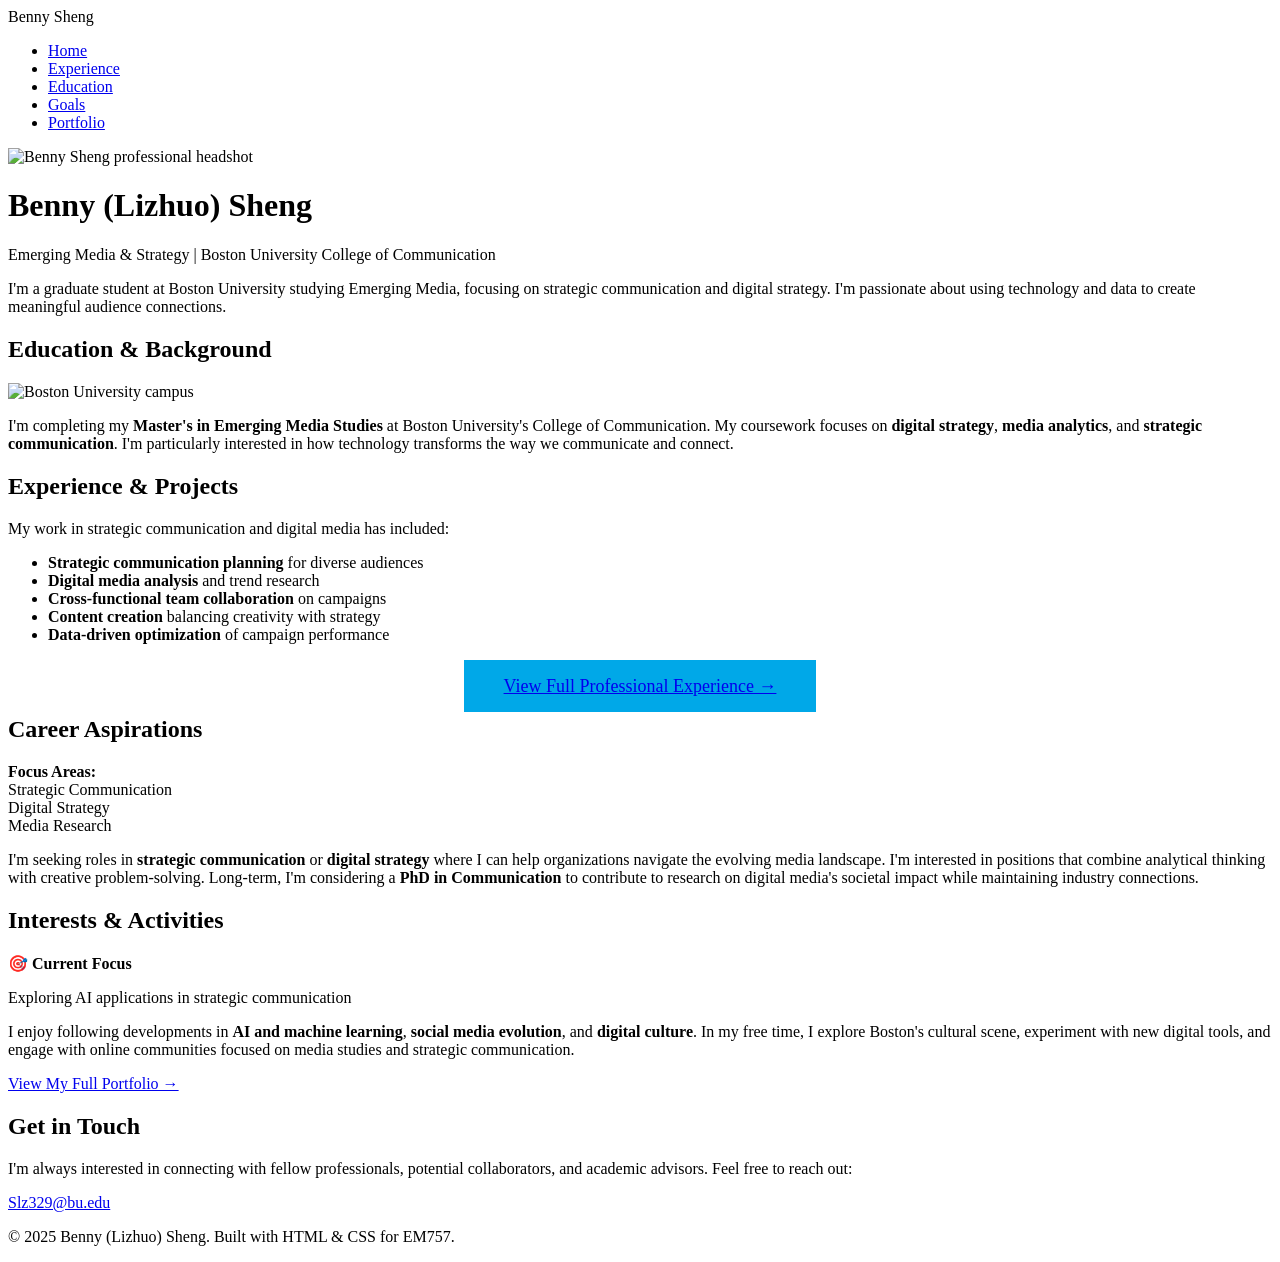
==== root/index.html @ cf05a040 "Updated Root Path" ====
<!DOCTYPE html>
<html lang="en">
<head>
    <meta charset="UTF-8">
    <meta name="viewport" content="width=device-width, initial-scale=1.0">
    <title>Benny Sheng | Emerging Media & Strategy | BU COM</title>
    <meta name="description" content="Personal portfolio of Benny (Lizhuo) Sheng, Boston University Emerging Media & Strategy student">
    <link rel="preconnect" href="https://fonts.googleapis.com">
    <link rel="preconnect" href="https://fonts.gstatic.com" crossorigin>
    <link href="https://fonts.googleapis.com/css2?family=Playfair+Display:wght@600;700;800&family=Lora:wght@400;500;600&display=swap" rel="stylesheet">
    <link rel="stylesheet" href="styles.css">
</head>
<body>
    <!-- Navigation Bar -->
    <nav id="navbar">
        <div class="nav-container">
            <div class="nav-logo">Benny Sheng</div>
            <ul class="nav-menu">
                <li><a href="index.html">Home</a></li>
                <li><a href="experience.html">Experience</a></li>
                <li><a href="#education">Education</a></li>
                <li><a href="#goals">Goals</a></li>
                <li><a href="#portfolio-cta">Portfolio</a></li>
            </ul>
        </div>
    </nav>

    <!-- Header / Hero Section -->
    <header id="hero">
        <div class="container">
            <img src="./assets/profile.jpeg" alt="Benny Sheng professional headshot" class="profile-img">
            <h1>Benny (Lizhuo) Sheng</h1>
            <p class="tagline">Emerging Media & Strategy | Boston University College of Communication</p>
            
            <p class="intro">
                I'm a graduate student at Boston University studying Emerging Media, focusing on strategic communication and digital strategy. I'm passionate about using technology and data to create meaningful audience connections.
            </p>
        </div>
    </header>

    <!-- Main Content -->
    <main class="container">
        
        <!-- About / Education Section -->
        <section id="education">
            <h2>Education & Background</h2>
            <img src="./assets/campus.jpeg" alt="Boston University campus" class="campus-img">
            <p>
                I'm completing my <strong>Master's in Emerging Media Studies</strong> at Boston University's College of Communication. My coursework focuses on <strong>digital strategy</strong>, <strong>media analytics</strong>, and <strong>strategic communication</strong>. I'm particularly interested in how technology transforms the way we communicate and connect.
            </p>
        </section>

        <!-- Experience Section -->
        <section id="experience">
            <h2>Experience & Projects</h2>
            <p>
                My work in strategic communication and digital media has included:
            </p>
            <ul class="skills-list">
                <li><strong>Strategic communication planning</strong> for diverse audiences</li>
                <li><strong>Digital media analysis</strong> and trend research</li>
                <li><strong>Cross-functional team collaboration</strong> on campaigns</li>
                <li><strong>Content creation</strong> balancing creativity with strategy</li>
                <li><strong>Data-driven optimization</strong> of campaign performance</li>
            </ul>
            <div style="text-align: center; margin-top: 2rem;">
                <a href="experience.html" class="btn-primary" style="font-size: 1.125rem; padding: 1rem 2.5rem; background-color: #00a8e8;">
                    View Full Professional Experience →
                </a>
            </div>
        </section>

        <!-- Career Goals Section -->
        <section id="goals">
            <h2>Career Aspirations</h2>
            <div class="highlight-box">
                <strong>Focus Areas:</strong><br>
                Strategic Communication<br>
                Digital Strategy<br>
                Media Research
            </div>
            <p>
                I'm seeking roles in <strong>strategic communication</strong> or <strong>digital strategy</strong> where I can help organizations navigate the evolving media landscape. I'm interested in positions that combine analytical thinking with creative problem-solving. Long-term, I'm considering a <strong>PhD in Communication</strong> to contribute to research on digital media's societal impact while maintaining industry connections.
            </p>
        </section>

        <!-- Interests Section -->
        <section id="interests">
            <h2>Interests & Activities</h2>
            <div class="info-card">
                <strong>🎯 Current Focus</strong>
                <p>Exploring AI applications in strategic communication</p>
            </div>
            <p>
                I enjoy following developments in <strong>AI and machine learning</strong>, <strong>social media evolution</strong>, and <strong>digital culture</strong>. In my free time, I explore Boston's cultural scene, experiment with new digital tools, and engage with online communities focused on media studies and strategic communication.
            </p>
        </section>

        <!-- Portfolio Link CTA -->
        <section id="portfolio-cta">
            <a href="https://slz329.wixsite.com/benny-sheng-strategi" 
               target="_blank" 
               rel="noopener noreferrer" 
               class="btn-primary">
                View My Full Portfolio →
            </a>
        </section>

    </main>

    <!-- Footer / Contact -->
    <footer>
        <div class="container">
            <h2>Get in Touch</h2>
            <p>
                I'm always interested in connecting with fellow professionals, potential collaborators, and academic advisors. Feel free to reach out:
            </p>
            <p class="contact-email">
                <a href="mailto:Slz329@bu.edu">Slz329@bu.edu</a>
            </p>
            <p class="footer-note">© 2025 Benny (Lizhuo) Sheng. Built with HTML & CSS for EM757.</p>
        </div>
    </footer>

</body>
</html>
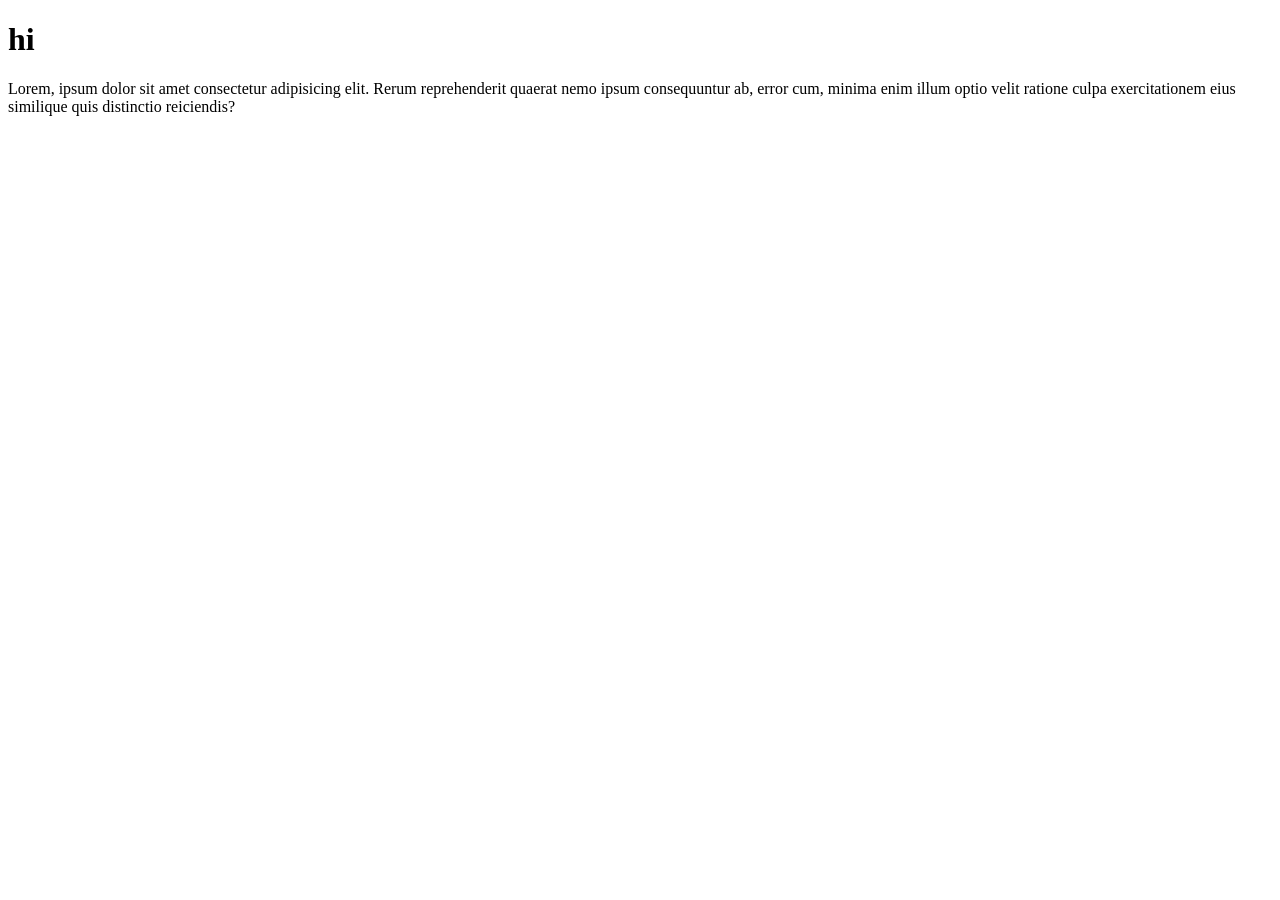
==== commit 490bb768: "Temp Checking Root Func" ====
--- a/root/index.html
+++ b/root/index.html
@@ -3,124 +3,10 @@
 <head>
     <meta charset="UTF-8">
     <meta name="viewport" content="width=device-width, initial-scale=1.0">
-    <title>Benny Sheng | Emerging Media & Strategy | BU COM</title>
-    <meta name="description" content="Personal portfolio of Benny (Lizhuo) Sheng, Boston University Emerging Media & Strategy student">
-    <link rel="preconnect" href="https://fonts.googleapis.com">
-    <link rel="preconnect" href="https://fonts.gstatic.com" crossorigin>
-    <link href="https://fonts.googleapis.com/css2?family=Playfair+Display:wght@600;700;800&family=Lora:wght@400;500;600&display=swap" rel="stylesheet">
-    <link rel="stylesheet" href="styles.css">
+    <title>Document</title>
 </head>
 <body>
-    <!-- Navigation Bar -->
-    <nav id="navbar">
-        <div class="nav-container">
-            <div class="nav-logo">Benny Sheng</div>
-            <ul class="nav-menu">
-                <li><a href="index.html">Home</a></li>
-                <li><a href="experience.html">Experience</a></li>
-                <li><a href="#education">Education</a></li>
-                <li><a href="#goals">Goals</a></li>
-                <li><a href="#portfolio-cta">Portfolio</a></li>
-            </ul>
-        </div>
-    </nav>
-
-    <!-- Header / Hero Section -->
-    <header id="hero">
-        <div class="container">
-            <img src="./assets/profile.jpeg" alt="Benny Sheng professional headshot" class="profile-img">
-            <h1>Benny (Lizhuo) Sheng</h1>
-            <p class="tagline">Emerging Media & Strategy | Boston University College of Communication</p>
-            
-            <p class="intro">
-                I'm a graduate student at Boston University studying Emerging Media, focusing on strategic communication and digital strategy. I'm passionate about using technology and data to create meaningful audience connections.
-            </p>
-        </div>
-    </header>
-
-    <!-- Main Content -->
-    <main class="container">
-        
-        <!-- About / Education Section -->
-        <section id="education">
-            <h2>Education & Background</h2>
-            <img src="./assets/campus.jpeg" alt="Boston University campus" class="campus-img">
-            <p>
-                I'm completing my <strong>Master's in Emerging Media Studies</strong> at Boston University's College of Communication. My coursework focuses on <strong>digital strategy</strong>, <strong>media analytics</strong>, and <strong>strategic communication</strong>. I'm particularly interested in how technology transforms the way we communicate and connect.
-            </p>
-        </section>
-
-        <!-- Experience Section -->
-        <section id="experience">
-            <h2>Experience & Projects</h2>
-            <p>
-                My work in strategic communication and digital media has included:
-            </p>
-            <ul class="skills-list">
-                <li><strong>Strategic communication planning</strong> for diverse audiences</li>
-                <li><strong>Digital media analysis</strong> and trend research</li>
-                <li><strong>Cross-functional team collaboration</strong> on campaigns</li>
-                <li><strong>Content creation</strong> balancing creativity with strategy</li>
-                <li><strong>Data-driven optimization</strong> of campaign performance</li>
-            </ul>
-            <div style="text-align: center; margin-top: 2rem;">
-                <a href="experience.html" class="btn-primary" style="font-size: 1.125rem; padding: 1rem 2.5rem; background-color: #00a8e8;">
-                    View Full Professional Experience →
-                </a>
-            </div>
-        </section>
-
-        <!-- Career Goals Section -->
-        <section id="goals">
-            <h2>Career Aspirations</h2>
-            <div class="highlight-box">
-                <strong>Focus Areas:</strong><br>
-                Strategic Communication<br>
-                Digital Strategy<br>
-                Media Research
-            </div>
-            <p>
-                I'm seeking roles in <strong>strategic communication</strong> or <strong>digital strategy</strong> where I can help organizations navigate the evolving media landscape. I'm interested in positions that combine analytical thinking with creative problem-solving. Long-term, I'm considering a <strong>PhD in Communication</strong> to contribute to research on digital media's societal impact while maintaining industry connections.
-            </p>
-        </section>
-
-        <!-- Interests Section -->
-        <section id="interests">
-            <h2>Interests & Activities</h2>
-            <div class="info-card">
-                <strong>🎯 Current Focus</strong>
-                <p>Exploring AI applications in strategic communication</p>
-            </div>
-            <p>
-                I enjoy following developments in <strong>AI and machine learning</strong>, <strong>social media evolution</strong>, and <strong>digital culture</strong>. In my free time, I explore Boston's cultural scene, experiment with new digital tools, and engage with online communities focused on media studies and strategic communication.
-            </p>
-        </section>
-
-        <!-- Portfolio Link CTA -->
-        <section id="portfolio-cta">
-            <a href="https://slz329.wixsite.com/benny-sheng-strategi" 
-               target="_blank" 
-               rel="noopener noreferrer" 
-               class="btn-primary">
-                View My Full Portfolio →
-            </a>
-        </section>
-
-    </main>
-
-    <!-- Footer / Contact -->
-    <footer>
-        <div class="container">
-            <h2>Get in Touch</h2>
-            <p>
-                I'm always interested in connecting with fellow professionals, potential collaborators, and academic advisors. Feel free to reach out:
-            </p>
-            <p class="contact-email">
-                <a href="mailto:Slz329@bu.edu">Slz329@bu.edu</a>
-            </p>
-            <p class="footer-note">© 2025 Benny (Lizhuo) Sheng. Built with HTML & CSS for EM757.</p>
-        </div>
-    </footer>
-
+    <h1>hi</h1>
+    <p>Lorem, ipsum dolor sit amet consectetur adipisicing elit. Rerum reprehenderit quaerat nemo ipsum consequuntur ab, error cum, minima enim illum optio velit ratione culpa exercitationem eius similique quis distinctio reiciendis?</p>
 </body>
-</html>
+</html>
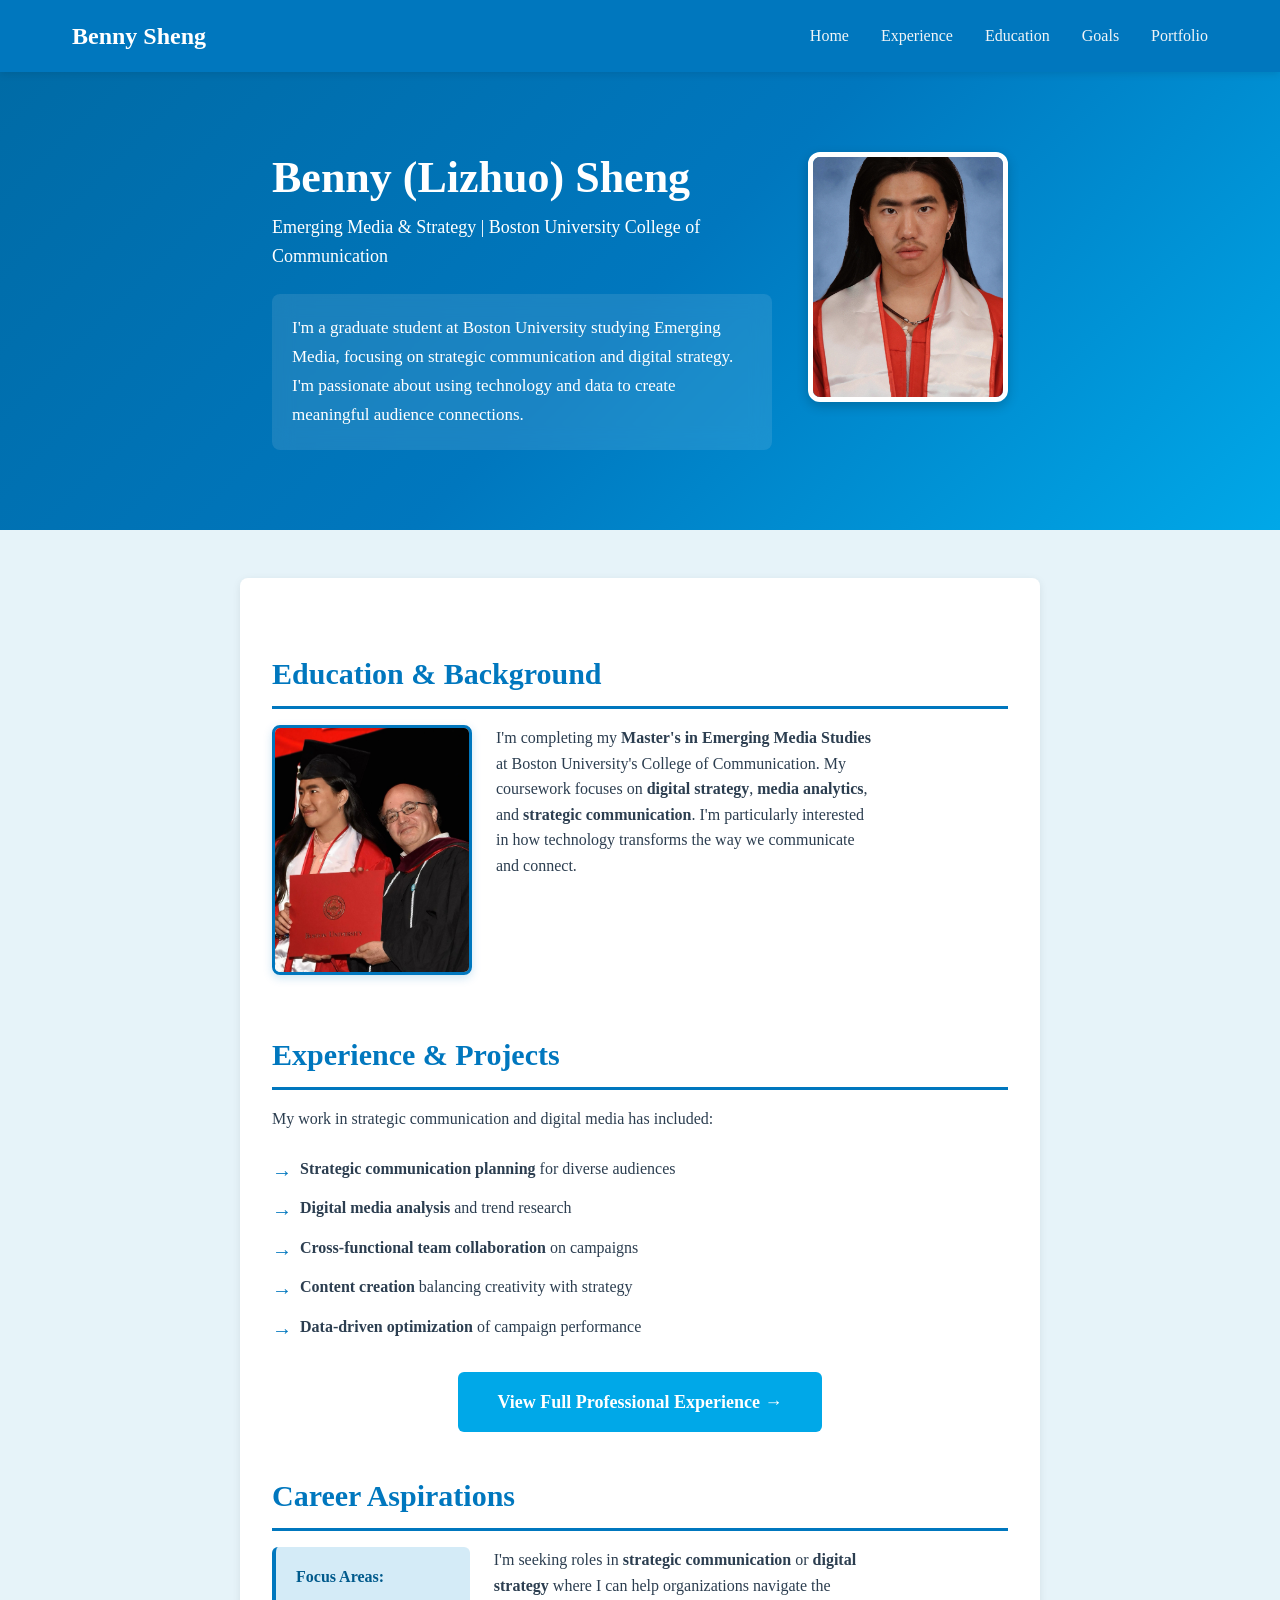
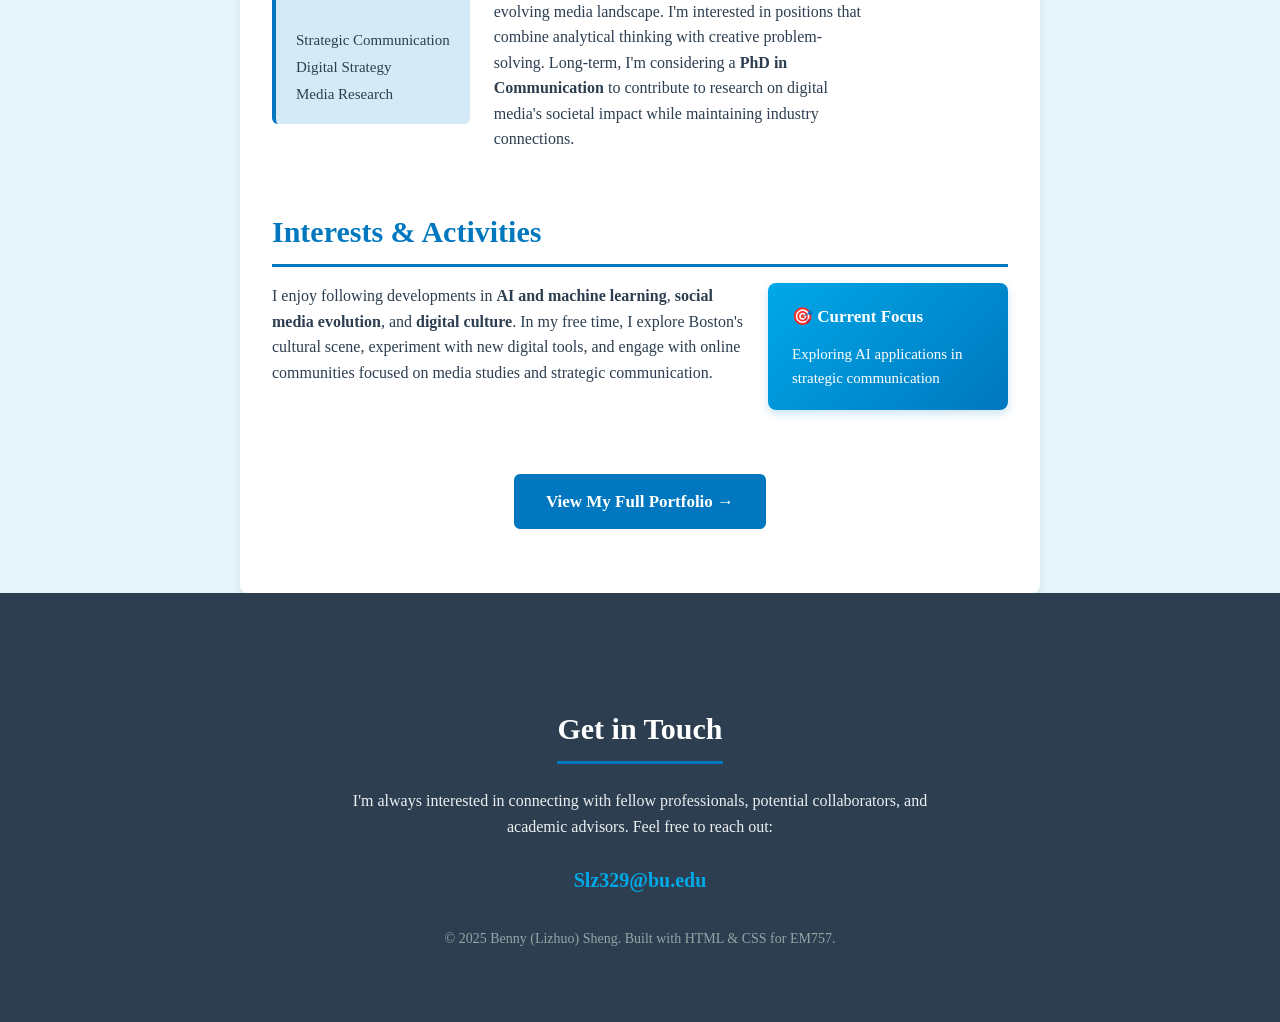
==== commit 972f91d4: "Updated CSS and Html Bug fixes: -href links -css coloring -text decor" ====
--- a/root/index.html
+++ b/root/index.html
@@ -3,10 +3,124 @@
 <head>
     <meta charset="UTF-8">
     <meta name="viewport" content="width=device-width, initial-scale=1.0">
-    <title>Document</title>
+    <title>Benny Sheng | Emerging Media & Strategy | BU COM</title>
+    <meta name="description" content="Personal portfolio of Benny (Lizhuo) Sheng, Boston University Emerging Media & Strategy student">
+    <link rel="preconnect" href="https://fonts.googleapis.com">
+    <link rel="preconnect" href="https://fonts.gstatic.com" crossorigin>
+    <link href="https://fonts.googleapis.com/css2?family=Playfair+Display:wght@600;700;800&family=Lora:wght@400;500;600&display=swap" rel="stylesheet">
+    <link rel="stylesheet" href="./style.css">
 </head>
 <body>
-    <h1>hi</h1>
-    <p>Lorem, ipsum dolor sit amet consectetur adipisicing elit. Rerum reprehenderit quaerat nemo ipsum consequuntur ab, error cum, minima enim illum optio velit ratione culpa exercitationem eius similique quis distinctio reiciendis?</p>
+    <!-- Navigation Bar -->
+    <nav id="navbar">
+        <div class="nav-container">
+            <div class="nav-logo">Benny Sheng</div>
+            <ul class="nav-menu">
+                <li><a href="index.html">Home</a></li>
+                <li><a href="experience.html">Experience</a></li>
+                <li><a href="#education">Education</a></li>
+                <li><a href="#goals">Goals</a></li>
+                <li><a href="#portfolio-cta">Portfolio</a></li>
+            </ul>
+        </div>
+    </nav>
+
+    <!-- Header / Hero Section -->
+    <header id="hero">
+        <div class="container">
+            <img src="./profile.jpeg" alt="Benny Sheng professional headshot" class="profile-img">
+            <h1>Benny (Lizhuo) Sheng</h1>
+            <p class="tagline">Emerging Media & Strategy | Boston University College of Communication</p>
+            
+            <p class="intro">
+                I'm a graduate student at Boston University studying Emerging Media, focusing on strategic communication and digital strategy. I'm passionate about using technology and data to create meaningful audience connections.
+            </p>
+        </div>
+    </header>
+
+    <!-- Main Content -->
+    <main class="container">
+        
+        <!-- About / Education Section -->
+        <section id="education">
+            <h2>Education & Background</h2>
+            <img src="./campus.jpeg" alt="Boston University campus" class="campus-img">
+            <p>
+                I'm completing my <strong>Master's in Emerging Media Studies</strong> at Boston University's College of Communication. My coursework focuses on <strong>digital strategy</strong>, <strong>media analytics</strong>, and <strong>strategic communication</strong>. I'm particularly interested in how technology transforms the way we communicate and connect.
+            </p>
+        </section>
+
+        <!-- Experience Section -->
+        <section id="experience">
+            <h2>Experience & Projects</h2>
+            <p>
+                My work in strategic communication and digital media has included:
+            </p>
+            <ul class="skills-list">
+                <li><strong>Strategic communication planning</strong> for diverse audiences</li>
+                <li><strong>Digital media analysis</strong> and trend research</li>
+                <li><strong>Cross-functional team collaboration</strong> on campaigns</li>
+                <li><strong>Content creation</strong> balancing creativity with strategy</li>
+                <li><strong>Data-driven optimization</strong> of campaign performance</li>
+            </ul>
+            <div style="text-align: center; margin-top: 2rem;">
+                <a href="experience.html" class="btn-primary" style="font-size: 1.125rem; padding: 1rem 2.5rem; background-color: #00a8e8;">
+                    View Full Professional Experience →
+                </a>
+            </div>
+        </section>
+
+        <!-- Career Goals Section -->
+        <section id="goals">
+            <h2>Career Aspirations</h2>
+            <div class="highlight-box">
+                <strong>Focus Areas:</strong><br>
+                Strategic Communication<br>
+                Digital Strategy<br>
+                Media Research
+            </div>
+            <p>
+                I'm seeking roles in <strong>strategic communication</strong> or <strong>digital strategy</strong> where I can help organizations navigate the evolving media landscape. I'm interested in positions that combine analytical thinking with creative problem-solving. Long-term, I'm considering a <strong>PhD in Communication</strong> to contribute to research on digital media's societal impact while maintaining industry connections.
+            </p>
+        </section>
+
+        <!-- Interests Section -->
+        <section id="interests">
+            <h2>Interests & Activities</h2>
+            <div class="info-card">
+                <strong>🎯 Current Focus</strong>
+                <p>Exploring AI applications in strategic communication</p>
+            </div>
+            <p>
+                I enjoy following developments in <strong>AI and machine learning</strong>, <strong>social media evolution</strong>, and <strong>digital culture</strong>. In my free time, I explore Boston's cultural scene, experiment with new digital tools, and engage with online communities focused on media studies and strategic communication.
+            </p>
+        </section>
+
+        <!-- Portfolio Link CTA -->
+        <section id="portfolio-cta">
+            <a href="https://slz329.wixsite.com/benny-sheng-strategi" 
+               target="_blank" 
+               rel="noopener noreferrer" 
+               class="btn-primary">
+                View My Full Portfolio →
+            </a>
+        </section>
+
+    </main>
+
+    <!-- Footer / Contact -->
+    <footer>
+        <div class="container">
+            <h2>Get in Touch</h2>
+            <p>
+                I'm always interested in connecting with fellow professionals, potential collaborators, and academic advisors. Feel free to reach out:
+            </p>
+            <p class="contact-email">
+                <a href="mailto:Slz329@bu.edu">Slz329@bu.edu</a>
+            </p>
+            <p class="footer-note">© 2025 Benny (Lizhuo) Sheng. Built with HTML & CSS for EM757.</p>
+        </div>
+    </footer>
+
 </body>
-</html>+</html>
--- a/root/style.css
+++ b/root/style.css
@@ -0,0 +1,513 @@
+/* ===========================
+   CSS RESET & BASE STYLES
+   =========================== */
+
+* {
+    margin: 0;
+    padding: 0;
+    box-sizing: border-box;
+}
+
+html {
+    font-size: 16px;
+    scroll-behavior: smooth;
+}
+
+body {
+    font-family: "Lora", Georgia, "Times New Roman", serif;
+    line-height: 1.6;
+    color: #2c3e50;
+    background-color: #e6f3f9;
+}
+
+/* ===========================
+   NAVIGATION BAR (Float Elements)
+   =========================== */
+
+#navbar {
+    background-color: #0077be;
+    padding: 1rem 0;
+    position: sticky;
+    top: 0;
+    z-index: 1000;
+    box-shadow: 0 2px 8px rgba(0, 0, 0, 0.1);
+}
+
+.nav-container {
+    max-width: 1200px;
+    margin: 0 auto;
+    padding: 0 2rem;
+}
+
+.nav-logo {
+    float: left;
+    color: #ffffff;
+    font-family: "Playfair Display", Georgia, serif;
+    font-size: 1.5rem;
+    font-weight: 700;
+    line-height: 2.5rem;
+}
+
+.nav-menu {
+    float: right;
+    list-style: none;
+    margin: 0;
+    padding: 0;
+}
+
+.nav-menu li {
+    float: left;
+    margin-left: 2rem;
+}
+
+.nav-menu a {
+    color: #ffffff;
+    text-decoration: none;
+    font-weight: 500;
+    font-size: 1rem;
+    line-height: 2.5rem;
+    transition: color 0.3s ease;
+}
+
+.nav-menu a:hover {
+    color: #ffeb3b;
+    text-decoration: none;
+}
+
+/* Clear floats in nav */
+.nav-container::after {
+    content: "";
+    display: table;
+    clear: both;
+}
+
+/* ===========================
+   TYPOGRAPHY
+   =========================== */
+
+h1 {
+    font-family: "Playfair Display", Georgia, serif;
+    font-size: clamp(2rem, 5vw, 2.75rem);
+    font-weight: 700;
+    color: #1a252f;
+    margin-bottom: 0.5rem;
+    line-height: 1.2;
+}
+
+h2 {
+    font-family: "Playfair Display", Georgia, serif;
+    font-size: clamp(1.5rem, 3vw, 1.875rem);
+    font-weight: 600;
+    color: #0077be;
+    margin-bottom: 1rem;
+    margin-top: 2.5rem;
+    border-bottom: 3px solid #0077be;
+    padding-bottom: 0.5rem;
+}
+
+h3 {
+    font-family: "Playfair Display", Georgia, serif;
+    color: #0077be;
+    font-size: 1.125rem;
+    margin-bottom: 1rem;
+}
+
+p {
+    font-family: "Lora", Georgia, "Times New Roman", serif;
+    font-size: 1rem;
+    margin-bottom: 1rem;
+    max-width: 75ch;
+}
+
+.tagline {
+    font-size: 1.125rem;
+    color: #5a6c7d;
+    font-weight: 500;
+    margin-bottom: 1.5rem;
+}
+
+.intro {
+    font-size: 1.0625rem;
+    line-height: 1.7;
+    color: #34495e;
+    float: left;
+    max-width: 500px;
+    background-color: rgba(255, 255, 255, 0.1);
+    padding: 1.25rem;
+    border-radius: 8px;
+    backdrop-filter: blur(10px);
+}
+
+strong {
+    font-weight: 600;
+    color: #2c3e50;
+}
+
+/* ===========================
+   LINK STYLES (all 4 states)
+   =========================== */
+
+a:link {
+    color: #f1f5f7;
+    text-decoration: none;
+    transition: color 0.2s ease;
+}
+
+a:visited {
+    color: #f1f5f7;
+}
+
+a:hover {
+    color: #00a8e8;
+    text-decoration: underline;
+}
+
+a:active {
+    color: #f1f5f7;
+}
+
+/* ===========================
+   LAYOUT & STRUCTURE
+   =========================== */
+
+.container {
+    max-width: 800px;
+    margin: 0 auto;
+    padding: 2rem clamp(1rem, 5%, 2rem);
+}
+
+/* Hero Section (uses #id selector) */
+#hero {
+    background: linear-gradient(135deg, #006ba6 0%, #0077be 50%, #00a8e8 100%);
+    color: #ffffff;
+    padding: 3rem 0 4rem;
+    margin-bottom: 3rem;
+}
+
+#hero h1,
+#hero .tagline,
+#hero .intro {
+    color: #ffffff;
+}
+
+/* Profile Image (uses .class selector with float) - 4:5 ratio */
+.profile-img {
+    width: 200px;
+    height: 250px;
+    border-radius: 12px;
+    object-fit: cover;
+    border: 5px solid #ffffff;
+    box-shadow: 0 4px 12px rgba(0, 0, 0, 0.2);
+    float: right;
+    margin: 0 0 1.5rem 1.5rem;
+}
+
+/* Campus Image (Fifth Float) - 4:5 ratio */
+.campus-img {
+    width: 200px;
+    height: 250px;
+    border-radius: 8px;
+    object-fit: cover;
+    border: 3px solid #0077be;
+    box-shadow: 0 3px 10px rgba(0, 119, 190, 0.2);
+    float: left;
+    margin: 0 1.5rem 1rem 0;
+}
+
+/* Clear float for proper flow */
+#hero::after {
+    content: "";
+    display: table;
+    clear: both;
+}
+
+/* Main Content Sections */
+main {
+    background-color: #ffffff;
+    border-radius: 8px;
+    padding: 2.5rem clamp(1.5rem, 5%, 2.5rem);
+    box-shadow: 0 2px 8px rgba(0, 0, 0, 0.08);
+    margin-bottom: 2rem;
+}
+
+section {
+    margin-bottom: 2rem;
+}
+
+/* ===========================
+   SKILLS LIST
+   =========================== */
+
+.skills-list {
+    list-style: none;
+    margin: 1.5rem 0;
+    padding-left: 0;
+}
+
+.skills-list li {
+    padding-left: 1.75rem;
+    margin-bottom: 0.875rem;
+    position: relative;
+    line-height: 1.6;
+}
+
+.skills-list li::before {
+    content: "→";
+    position: absolute;
+    left: 0;
+    color: #0077be;
+    font-weight: bold;
+    font-size: 1.25rem;
+}
+
+/* ===========================
+   HIGHLIGHT BOX (Float)
+   =========================== */
+
+.highlight-box {
+    float: left;
+    background-color: #d4ebf7;
+    border-left: 4px solid #0077be;
+    padding: 1rem 1.25rem;
+    margin: 0 1.5rem 1rem 0;
+    border-radius: 6px;
+    font-size: 0.9375rem;
+    line-height: 1.8;
+    min-width: 180px;
+    max-width: 220px;
+}
+
+.highlight-box strong {
+    color: #005a8c;
+    display: block;
+    margin-bottom: 0.5rem;
+    font-size: 1rem;
+}
+
+/* ===========================
+   INFO CARD (Float)
+   =========================== */
+
+.info-card {
+    float: right;
+    background: linear-gradient(135deg, #00a8e8 0%, #0077be 100%);
+    color: #ffffff;
+    padding: 1.25rem 1.5rem;
+    margin: 0 0 1rem 1.5rem;
+    border-radius: 8px;
+    box-shadow: 0 4px 10px rgba(0, 119, 190, 0.2);
+    min-width: 200px;
+    max-width: 240px;
+}
+
+.info-card strong {
+    color: #ffffff;
+    display: block;
+    margin-bottom: 0.75rem;
+    font-size: 1.0625rem;
+    font-family: "Playfair Display", Georgia, serif;
+}
+
+.info-card p {
+    margin: 0;
+    font-size: 0.9375rem;
+    line-height: 1.6;
+    color: #ffffff;
+}
+
+/* Clear floats after sections */
+section::after {
+    content: "";
+    display: table;
+    clear: both;
+}
+
+/* ===========================
+   CALL-TO-ACTION BUTTON
+   =========================== */
+
+#portfolio-cta {
+    text-align: center;
+    margin-top: 3rem;
+}
+
+.btn-primary {
+    display: inline-block;
+    background-color: #0077be;
+    color: #ffffff !important;
+    padding: 0.875rem 2rem;
+    border-radius: 6px;
+    font-weight: 600;
+    font-size: 1.0625rem;
+    transition: background-color 0.3s ease, transform 0.2s ease;
+    text-decoration: none;
+}
+
+.btn-primary:hover {
+    background-color: #005a8c;
+    transform: translateY(-2px);
+    text-decoration: none;
+}
+
+.btn-primary:active {
+    background-color: #004d73;
+    transform: translateY(0);
+}
+
+/* ===========================
+   FOOTER / CONTACT
+   =========================== */
+
+footer {
+    background-color: #2c3e50;
+    color: #ecf0f1;
+    padding: 2.5rem 0 2rem;
+    text-align: center;
+}
+
+footer .container {
+    text-align: center;
+}
+
+footer h2 {
+    color: #ffffff;
+    border-bottom: 3px solid #0077be;
+    display: inline-block;
+    margin-bottom: 1rem;
+    text-align: center;
+}
+
+footer p {
+    margin: 0.5rem auto;
+    max-width: 600px;
+    text-align: center;
+}
+
+.contact-email {
+    font-size: 1.25rem;
+    margin: 1.5rem auto;
+    text-align: center;
+    display: block;
+}
+
+.contact-email a {
+    color: #00a8e8;
+    font-weight: 600;
+}
+
+.contact-email a:hover {
+    color: #5dccff;
+}
+
+.footer-note {
+    font-size: 0.875rem;
+    color: #95a5a6;
+    margin-top: 2rem;
+    text-align: center;
+}
+
+/* ===========================
+   FOCUS STYLES (Accessibility)
+   =========================== */
+
+a:focus,
+.btn-primary:focus {
+    outline: 3px solid #0077be;
+    outline-offset: 3px;
+}
+
+/* ===========================
+   EXPERIENCE PAGE STYLES
+   =========================== */
+
+.experience-item {
+    background-color: #ffffff;
+    border-left: 4px solid #0077be;
+    padding: 2rem;
+    margin-bottom: 2rem;
+    border-radius: 8px;
+    box-shadow: 0 2px 8px rgba(0, 119, 190, 0.1);
+}
+
+.exp-header h2 {
+    margin-top: 0;
+    color: #0077be;
+    font-size: 1.5rem;
+    border-bottom: none;
+    padding-bottom: 0;
+}
+
+.company {
+    display: block;
+    font-size: 1.125rem;
+    font-weight: 600;
+    color: #2c3e50;
+    margin-top: 0.5rem;
+}
+
+.duration {
+    display: inline-block;
+    font-size: 0.9375rem;
+    color: #5a6c7d;
+    margin-top: 0.5rem;
+    font-style: italic;
+}
+
+.location {
+    display: inline-block;
+    font-size: 0.9375rem;
+    color: #5a6c7d;
+    margin-left: 1rem;
+}
+
+.exp-description {
+    margin-top: 1rem;
+}
+
+.exp-description p {
+    margin-bottom: 1rem;
+}
+
+.achievements {
+    list-style: none;
+    margin: 1rem 0;
+    padding-left: 0;
+}
+
+.achievements li {
+    padding-left: 1.75rem;
+    margin-bottom: 0.75rem;
+    position: relative;
+    line-height: 1.6;
+}
+
+.achievements li::before {
+    content: "✓";
+    position: absolute;
+    left: 0;
+    color: #0077be;
+    font-weight: bold;
+    font-size: 1.25rem;
+}
+
+/* Skills Grid */
+#skills-overview {
+    margin-top: 3rem;
+    background-color: #ffffff;
+    padding: 2.5rem;
+    border-radius: 8px;
+    box-shadow: 0 2px 8px rgba(0, 0, 0, 0.08);
+}
+
+.skills-grid {
+    display: grid;
+    grid-template-columns: repeat(auto-fit, minmax(250px, 1fr));
+    gap: 2rem;
+    margin-top: 2rem;
+}
+
+.skill-category {
+    background-color: #e6f3f9;
+    padding: 1.5rem;
+    border-radius: 8px;
+    border-top: 3px solid #
